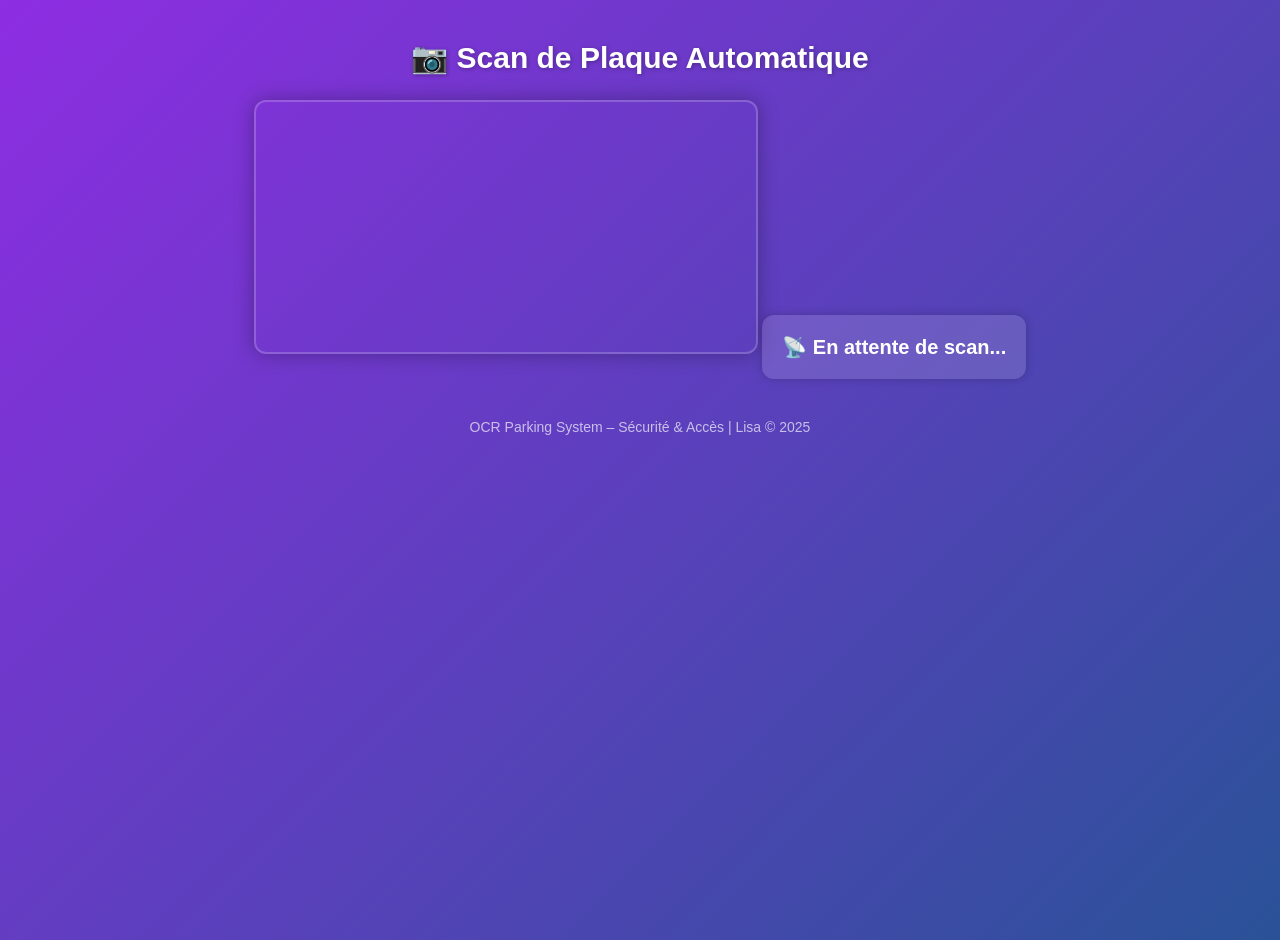
==== index.html @ 6b443904 "juste front" ====
<!DOCTYPE html>
<html lang="fr">
<head>
  <meta charset="UTF-8">
  <title>Scan Plaque - OCR Parking</title>
  <meta name="viewport" content="width=device-width, initial-scale=1.0">
  <style>
    body {
      font-family: 'Segoe UI', sans-serif;
      background: linear-gradient(135deg, #8e2de2, #2a5298); /* Violet → Bleu */
      color: #fff;
      text-align: center;
      padding: 20px;
      min-height: 100vh;
      margin: 0;
    }

    h1 {
      font-size: 30px;
      margin-bottom: 25px;
      color: #ffffff;
      text-shadow: 1px 1px 4px rgba(0,0,0,0.3);
    }

    #video {
      border-radius: 12px;
      box-shadow: 0 0 20px rgba(0,0,0,0.3);
      width: 100%;
      max-width: 500px;
      border: 2px solid #ffffff33;
    }

    #result {
      margin-top: 25px;
      font-size: 20px;
      font-weight: bold;
      background: #ffffff22;
      padding: 20px;
      border-radius: 12px;
      display: inline-block;
      max-width: 500px;
      word-wrap: break-word;
      white-space: pre-wrap;
      transition: all 0.3s ease-in-out;
      color: #fff;
      box-shadow: 0 0 10px rgba(0,0,0,0.2);
    }

    canvas {
      display: none;
    }

    .status-success {
      color: #00ffae;
    }

    .status-error {
      color: #ff4d4d;
    }

    .status-warning {
      color: #ffcc00;
    }

    footer {
      margin-top: 40px;
      font-size: 14px;
      color: #ffffffaa;
    }
  </style>

</head>
<body>
  <h1>📷 Scan de Plaque Automatique</h1>
  <video id="video" autoplay playsinline></video>
  <canvas id="canvas"></canvas>
  <div id="result">📡 En attente de scan...</div>
  <input type="hidden" id="lastPlate" value="">

  <footer>
    OCR Parking System – Sécurité & Accès | Lisa © 2025
  </footer>

<script>
  

  //  Récupération des éléments HTML nécessaires
  const video = document.getElementById('video');       // Élément vidéo pour afficher le flux de la caméra
  const canvas = document.getElementById('canvas');     // Élément canvas pour capturer une image du flux
  const context = canvas.getContext('2d');              // Contexte 2D du canvas pour dessiner l'image
  const resultDiv = document.getElementById('result');  // Div pour afficher le résultat du scan

  //  Variables de contrôle
  let lastDetectedPlate = '';   // Stocke la dernière plaque détectée pour éviter les doublons
  let isScanning = false;       // Empêche les scans multiples simultanés

  //  Accès à la caméra arrière du dispositif
  navigator.mediaDevices.getUserMedia({ video: { facingMode: 'environment' } })
    .then(stream => video.srcObject = stream); // Affiche le flux vidéo dans l'élément <video>

  //  Fonction de capture d'image toutes les 3 secondes
  function capture() {
    // Vérifie que la vidéo est prête et qu'un scan n'est pas déjà en cours
    if (video.readyState !== 4 || isScanning) return;

    // Définit les dimensions du canvas selon la vidéo
    canvas.width = video.videoWidth;
    canvas.height = video.videoHeight;

    // Dessine l'image actuelle de la vidéo sur le canvas
    context.drawImage(video, 0, 0, canvas.width, canvas.height);

    // Convertit le canvas en blob PNG et l'envoie à la fonction OCR
    canvas.toBlob(sendToOCR, 'image/png');
  }

//////////////////////////////////////////////////////////////////
//////////////////////////////////////////////////////////////////
//////////////////////////////////////////////////////////////////

  // Envoie l'image capturée au serveur OCR et traite la réponse
  function sendToOCR(blob) {
    isScanning = true; // Active le verrou de scan 

    // Crée un formulaire avec l'image à envoyer
    const formData = new FormData();
    formData.append('image', blob, 'capture.png');

    // Envoie la requête
    fetch('https://sami-ocr.vercel.app/api/ocr', {
      method: 'POST',
      body: formData
    })
    .then(res => res.json()) // Convertit la réponse en JSON
    .then(data => {
      // Si une plaque est détectée et différente de la précédente
      if (data.text && data.text !== lastDetectedPlate) {
        lastDetectedPlate = data.text; // Met à jour la dernière plaque

        // 🔓 Cas d'accès autorisé
        if (data.statut === 'Autorisé') {
          resultDiv.textContent = `✅ Accès autorisé pour ${data.proprietaire || 'propriétaire inconnu'}`;
          resultDiv.className = 'status-success';

        //  Cas d'accès interdit
        } else if (data.statut === 'Non autorisé') {
          resultDiv.textContent = `❌ Accès interdit – ${data.message || 'Plaque non reconnue'}`;
          resultDiv.className = 'status-error';

        //  Cas de réponse inattendue
        } else {
          resultDiv.textContent = '⚠️ Réponse inattendue du serveur.';
          resultDiv.className = 'status-warning';
        }
      }
    })
    .finally(() => {
      isScanning = false; // Libère le verrou de scan
    });
  }

  // ⏱️ Lance la capture toutes les 3 secondes
  setInterval(capture, 3000);
</script>

</body>
</html>
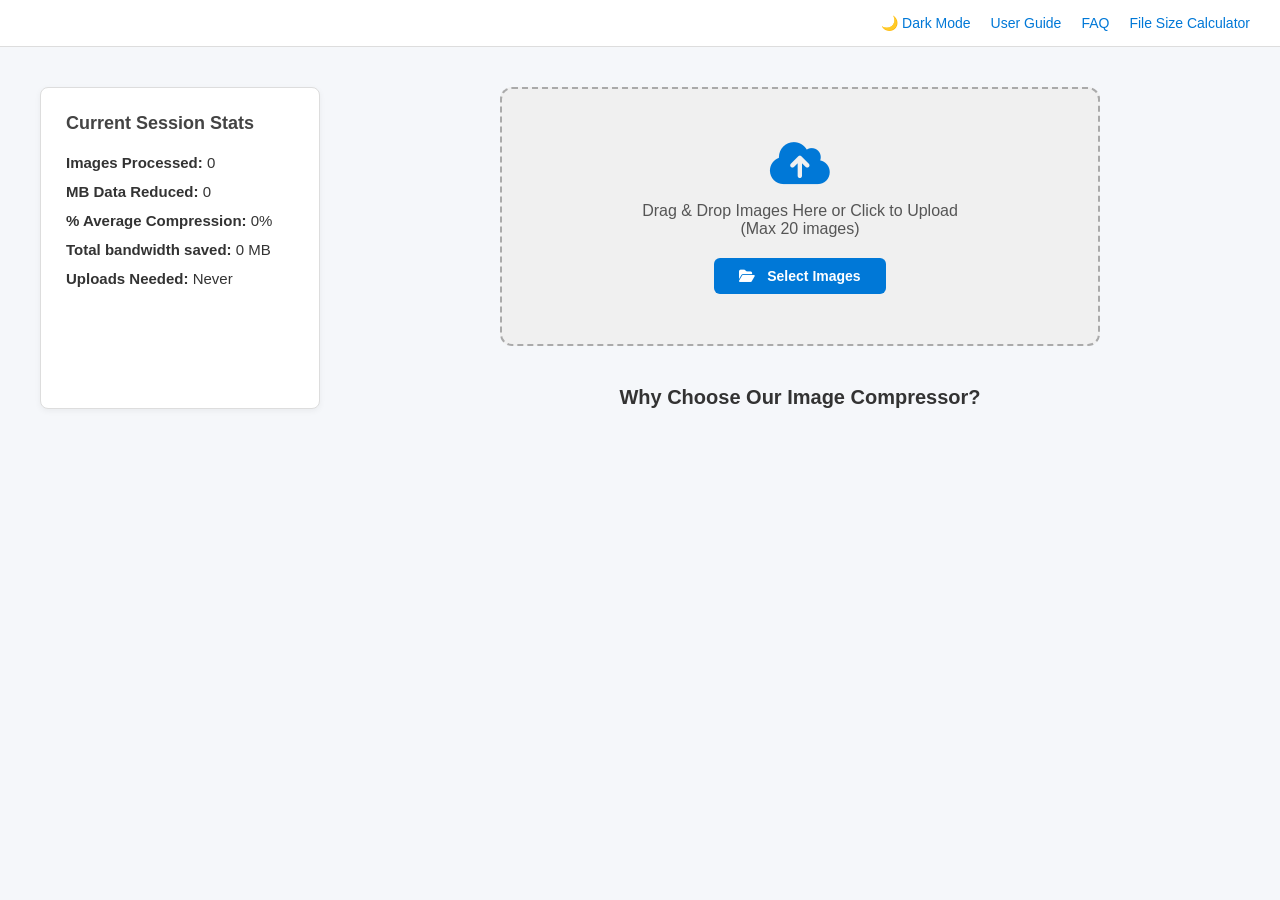
==== commit a69b3a74: "sof" ====
--- a/index.html
+++ b/index.html
@@ -1,167 +1,47 @@
 <!DOCTYPE html>
 <html lang="fr">
 <head>
-  <meta charset="UTF-8">
-  <title>Scan Plaque - OCR Parking</title>
-  <meta name="viewport" content="width=device-width, initial-scale=1.0">
-  <style>
-    body {
-      font-family: 'Segoe UI', sans-serif;
-      background: linear-gradient(135deg, #8e2de2, #2a5298); /* Violet → Bleu */
-      color: #fff;
-      text-align: center;
-      padding: 20px;
-      min-height: 100vh;
-      margin: 0;
-    }
-
-    h1 {
-      font-size: 30px;
-      margin-bottom: 25px;
-      color: #ffffff;
-      text-shadow: 1px 1px 4px rgba(0,0,0,0.3);
-    }
-
-    #video {
-      border-radius: 12px;
-      box-shadow: 0 0 20px rgba(0,0,0,0.3);
-      width: 100%;
-      max-width: 500px;
-      border: 2px solid #ffffff33;
-    }
-
-    #result {
-      margin-top: 25px;
-      font-size: 20px;
-      font-weight: bold;
-      background: #ffffff22;
-      padding: 20px;
-      border-radius: 12px;
-      display: inline-block;
-      max-width: 500px;
-      word-wrap: break-word;
-      white-space: pre-wrap;
-      transition: all 0.3s ease-in-out;
-      color: #fff;
-      box-shadow: 0 0 10px rgba(0,0,0,0.2);
-    }
-
-    canvas {
-      display: none;
-    }
-
-    .status-success {
-      color: #00ffae;
-    }
-
-    .status-error {
-      color: #ff4d4d;
-    }
-
-    .status-warning {
-      color: #ffcc00;
-    }
-
-    footer {
-      margin-top: 40px;
-      font-size: 14px;
-      color: #ffffffaa;
-    }
-  </style>
-
+  <meta charset="UTF-8" />
+  <meta name="viewport" content="width=device-width, initial-scale=1.0" />
+  <title>Image Compressor</title>
+  <link rel="stylesheet" href="styles.css" />
+  <link rel="stylesheet" href="https://cdnjs.cloudflare.com/ajax/libs/font-awesome/6.4.0/css/all.min.css" />
 </head>
 <body>
-  <h1>📷 Scan de Plaque Automatique</h1>
-  <video id="video" autoplay playsinline></video>
-  <canvas id="canvas"></canvas>
-  <div id="result">📡 En attente de scan...</div>
-  <input type="hidden" id="lastPlate" value="">
+  <header>
+    <nav class="top-nav">
+      <button id="darkModeToggle">🌙 Dark Mode</button>
+      <a href="#">User Guide</a>
+      <a href="#">FAQ</a>
+      <a href="#">File Size Calculator</a>
+    </nav>
+  </header>
 
-  <footer>
-    OCR Parking System – Sécurité & Accès | Lisa © 2025
-  </footer>
+  <main>
+    <aside class="stats-panel">
+      <h2>Current Session Stats</h2>
+      <ul>
+        <li><strong>Images Processed:</strong> 0</li>
+        <li><strong>MB Data Reduced:</strong> 0</li>
+        <li><strong>% Average Compression:</strong> 0%</li>
+        <li><strong>Total bandwidth saved:</strong> 0 MB</li>
+        <li><strong>Uploads Needed:</strong> Never</li>
+      </ul>
+    </aside>
 
-<script>
-  
-
-  //  Récupération des éléments HTML nécessaires
-  const video = document.getElementById('video');       // Élément vidéo pour afficher le flux de la caméra
-  const canvas = document.getElementById('canvas');     // Élément canvas pour capturer une image du flux
-  const context = canvas.getContext('2d');              // Contexte 2D du canvas pour dessiner l'image
-  const resultDiv = document.getElementById('result');  // Div pour afficher le résultat du scan
-
-  //  Variables de contrôle
-  let lastDetectedPlate = '';   // Stocke la dernière plaque détectée pour éviter les doublons
-  let isScanning = false;       // Empêche les scans multiples simultanés
-
-  //  Accès à la caméra arrière du dispositif
-  navigator.mediaDevices.getUserMedia({ video: { facingMode: 'environment' } })
-    .then(stream => video.srcObject = stream); // Affiche le flux vidéo dans l'élément <video>
-
-  //  Fonction de capture d'image toutes les 3 secondes
-  function capture() {
-    // Vérifie que la vidéo est prête et qu'un scan n'est pas déjà en cours
-    if (video.readyState !== 4 || isScanning) return;
-
-    // Définit les dimensions du canvas selon la vidéo
-    canvas.width = video.videoWidth;
-    canvas.height = video.videoHeight;
-
-    // Dessine l'image actuelle de la vidéo sur le canvas
-    context.drawImage(video, 0, 0, canvas.width, canvas.height);
-
-    // Convertit le canvas en blob PNG et l'envoie à la fonction OCR
-    canvas.toBlob(sendToOCR, 'image/png');
-  }
-
-//////////////////////////////////////////////////////////////////
-//////////////////////////////////////////////////////////////////
-//////////////////////////////////////////////////////////////////
-
-  // Envoie l'image capturée au serveur OCR et traite la réponse
-  function sendToOCR(blob) {
-    isScanning = true; // Active le verrou de scan 
-
-    // Crée un formulaire avec l'image à envoyer
-    const formData = new FormData();
-    formData.append('image', blob, 'capture.png');
-
-    // Envoie la requête
-    fetch('https://sami-ocr.vercel.app/api/ocr', {
-      method: 'POST',
-      body: formData
-    })
-    .then(res => res.json()) // Convertit la réponse en JSON
-    .then(data => {
-      // Si une plaque est détectée et différente de la précédente
-      if (data.text && data.text !== lastDetectedPlate) {
-        lastDetectedPlate = data.text; // Met à jour la dernière plaque
-
-        // 🔓 Cas d'accès autorisé
-        if (data.statut === 'Autorisé') {
-          resultDiv.textContent = `✅ Accès autorisé pour ${data.proprietaire || 'propriétaire inconnu'}`;
-          resultDiv.className = 'status-success';
-
-        //  Cas d'accès interdit
-        } else if (data.statut === 'Non autorisé') {
-          resultDiv.textContent = `❌ Accès interdit – ${data.message || 'Plaque non reconnue'}`;
-          resultDiv.className = 'status-error';
-
-        //  Cas de réponse inattendue
-        } else {
-          resultDiv.textContent = '⚠️ Réponse inattendue du serveur.';
-          resultDiv.className = 'status-warning';
-        }
-      }
-    })
-    .finally(() => {
-      isScanning = false; // Libère le verrou de scan
-    });
-  }
-
-  // ⏱️ Lance la capture toutes les 3 secondes
-  setInterval(capture, 3000);
-</script>
-
+    <section class="compressor-section">
+      <div class="upload-box" onclick="document.getElementById('fileInput').click()">
+        <div class="upload-icon">
+          <i class="fas fa-cloud-upload-alt fa-3x" style="color: #0078d7;"></i>
+        </div>
+        <p class="upload-text">Drag & Drop Images Here or Click to Upload<br>(Max 20 images)</p>
+        <button class="upload-btn">
+          <i class="fas fa-folder-open"></i> Select Images
+        </button>
+        <input type="file" id="fileInput" multiple accept="image/*" style="display: none" />
+      </div>
+      <h2 class="why-title">Why Choose Our Image Compressor?</h2>
+    </section>
+  </main>
 </body>
 </html>
--- a/styles.css
+++ b/styles.css
@@ -0,0 +1,120 @@
+/* Reset */
+* {
+  margin: 0;
+  padding: 0;
+  box-sizing: border-box;
+}
+
+body {
+  font-family: 'Segoe UI', Tahoma, sans-serif;
+  background-color: #f5f7fa;
+  color: #333;
+}
+
+/* Top Navigation */
+.top-nav {
+  display: flex;
+  justify-content: flex-end;
+  gap: 20px;
+  padding: 15px 30px;
+  background-color: #ffffff;
+  border-bottom: 1px solid #ddd;
+}
+
+.top-nav a,
+#darkModeToggle {
+  text-decoration: none;
+  color: #0078d7;
+  font-weight: 500;
+  background: none;
+  border: none;
+  cursor: pointer;
+  font-size: 14px;
+}
+
+/* Layout */
+main {
+  display: flex;
+  padding: 40px;
+  gap: 40px;
+}
+
+/* Sidebar Stats */
+.stats-panel {
+  width: 280px;
+  background-color: #ffffff;
+  border: 1px solid #ddd;
+  border-radius: 8px;
+  padding: 25px;
+  box-shadow: 0 2px 6px rgba(0,0,0,0.05);
+}
+
+.stats-panel h2 {
+  font-size: 18px;
+  margin-bottom: 20px;
+  color: #444;
+}
+
+.stats-panel ul {
+  list-style: none;
+}
+
+.stats-panel li {
+  margin-bottom: 12px;
+  font-size: 15px;
+}
+
+/* Compressor Section */
+.compressor-section {
+  flex: 1;
+  display: flex;
+  flex-direction: column;
+  align-items: center;
+}
+
+.upload-box {
+  width: 100%;
+  max-width: 600px;
+  background-color: #f0f0f0;
+  border: 2px dashed #aaa;
+  padding: 50px;
+  border-radius: 12px;
+  text-align: center;
+  cursor: pointer;
+  transition: background-color 0.3s ease;
+}
+
+.upload-box:hover {
+  background-color: #e8e8e8;
+}
+
+.upload-icon {
+  margin-bottom: 15px;
+}
+
+.upload-text {
+  font-size: 16px;
+  margin-bottom: 20px;
+  color: #555;
+}
+
+.upload-btn {
+  padding: 10px 25px;
+  background-color: #0078d7;
+  color: white;
+  border: none;
+  border-radius: 6px;
+  font-weight: bold;
+  font-size: 14px;
+  cursor: pointer;
+}
+
+.upload-btn i {
+  margin-right: 8px;
+}
+
+.why-title {
+  margin-top: 40px;
+  font-size: 20px;
+  color: #333;
+}
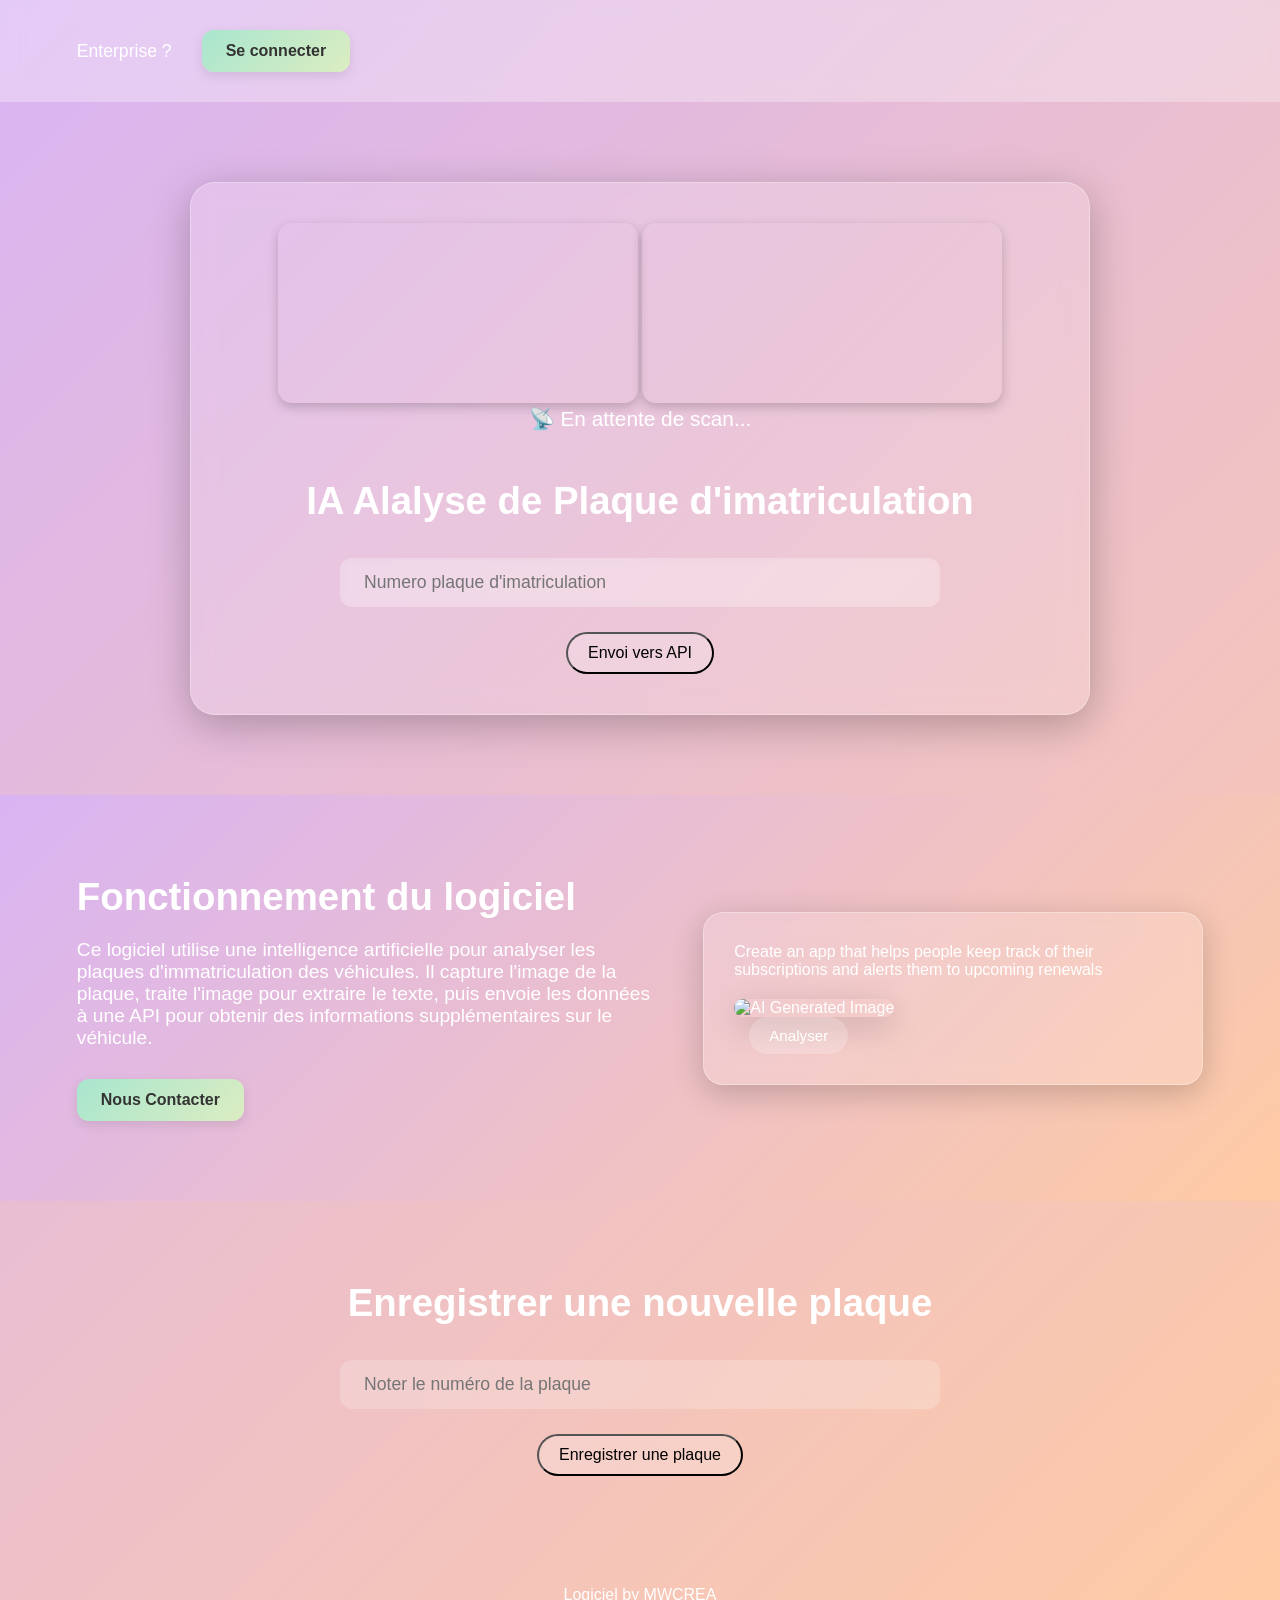
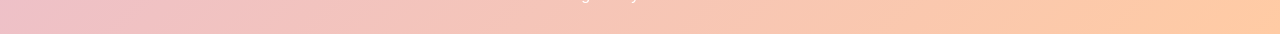
==== commit 07bafce4: "teste" ====
--- a/index.html
+++ b/index.html
@@ -3,45 +3,82 @@
 <head>
   <meta charset="UTF-8" />
   <meta name="viewport" content="width=device-width, initial-scale=1.0" />
-  <title>Image Compressor</title>
+  <title>MWANALYSE</title>
   <link rel="stylesheet" href="styles.css" />
-  <link rel="stylesheet" href="https://cdnjs.cloudflare.com/ajax/libs/font-awesome/6.4.0/css/all.min.css" />
+  <script src="script.js" defer></script>
+
 </head>
 <body>
   <header>
-    <nav class="top-nav">
-      <button id="darkModeToggle">🌙 Dark Mode</button>
-      <a href="#">User Guide</a>
-      <a href="#">FAQ</a>
-      <a href="#">File Size Calculator</a>
+    <!--<div class="logo">📡</div>-->
+    <nav>
+      <a href="#">Enterprise ?</a>
+      <button class="cta">Se connecter</button>
     </nav>
   </header>
 
   <main>
-    <aside class="stats-panel">
-      <h2>Current Session Stats</h2>
-      <ul>
-        <li><strong>Images Processed:</strong> 0</li>
-        <li><strong>MB Data Reduced:</strong> 0</li>
-        <li><strong>% Average Compression:</strong> 0%</li>
-        <li><strong>Total bandwidth saved:</strong> 0 MB</li>
-        <li><strong>Uploads Needed:</strong> Never</li>
-      </ul>
-    </aside>
+    <section class="hero">
+          <div class="glass-card">
+    <video id="video" autoplay playsinline></video>
+    <canvas id="canvas"></canvas>
+<br/>
+  <div id="result">📡 En attente de scan...</div>
+  <br/>
+      <h1>IA Alalyse de Plaque d'imatriculation<br /></h1>
+      <p></p>
+      <div class="search-bar">
+        <input type="text" placeholder="Numero plaque d'imatriculation" />
+      </div>
+      <div class="tags">
+        <button>Envoi vers API</button>
+      </div>
+      </div>
+    </section>
 
-    <section class="compressor-section">
-      <div class="upload-box" onclick="document.getElementById('fileInput').click()">
-        <div class="upload-icon">
-          <i class="fas fa-cloud-upload-alt fa-3x" style="color: #0078d7;"></i>
-        </div>
-        <p class="upload-text">Drag & Drop Images Here or Click to Upload<br>(Max 20 images)</p>
-        <button class="upload-btn">
-          <i class="fas fa-folder-open"></i> Select Images
-        </button>
-        <input type="file" id="fileInput" multiple accept="image/*" style="display: none" />
+
+        <section class="promo-section">
+  <div class="promo-content">
+    <h2>Fonctionnement du logiciel</h2>
+    <p>
+      Ce logiciel utilise une intelligence artificielle pour analyser les plaques d'immatriculation des véhicules. Il capture l'image de la plaque, traite l'image pour extraire le texte, puis envoie les données à une API pour obtenir des informations supplémentaires sur le véhicule.
+    </p>
+    <button class="cta">Nous Contacter</button>
+  </div>
+
+  <div class="promo-ui">
+    <div class="ui-card">
+      <p class="prompt">
+        Create an app that helps people keep track of their subscriptions and alerts them to upcoming renewals
+      </p>
+      <img src="asset/plaque.png" alt="AI Generated Image" />
+      <br/>
+      <div class="ui-buttons">
+        <br/>
+        <button>Analyser</button>
       </div>
-      <h2 class="why-title">Why Choose Our Image Compressor?</h2>
+    </div>
+  </div>
+</section>
+
+    <section class="hero">
+      <h1>Enregistrer une nouvelle plaque<br /></h1>
+        <p></p>
+      <div class="search-bar">
+        <input type="text" placeholder="Noter le numéro de la plaque" />
+      </div>
+      
+      <div class="tags">
+        <button>Enregistrer une plaque</button>
+      </div>
     </section>
+
+
+    <footer>
+      <div class="users">
+        <span>Logiciel by MWCREA</span>
+      </div>
+    </footer>
   </main>
 </body>
 </html>
--- a/styles.css
+++ b/styles.css
@@ -6,115 +6,335 @@
 }
 
 body {
-  font-family: 'Segoe UI', Tahoma, sans-serif;
-  background-color: #f5f7fa;
+  font-family: 'Segoe UI', sans-serif;
+  color: #fff;
+  background: linear-gradient(135deg, #d9b4f3, #ffcba4);
+  min-height: 100vh;
+  display: flex;
+  flex-direction: column;
+}
+
+/* Header */
+header {
+  justify-content: space-between;
+  align-items: center;
+  padding: 30px 6%;
+  background-color: rgba(255, 255, 255, 0.3);
+  backdrop-filter: blur(10px);
+  flex-wrap: wrap;
+}
+
+.logo {
+  font-size: 2rem;
+  font-weight: bold;
+}
+
+nav {
+  display: flex;
+  align-items: center;
+  gap: 30px;
+  flex-wrap: wrap;
+}
+
+nav a {
+  text-decoration: none;
+  color: #fff;
+  font-weight: 500;
+  font-size: 1.1rem;
+}
+
+/* Bouton "Se connecter" amélioré */
+.cta {
+  background: linear-gradient(135deg, #a8e6cf, #dcedc1);
+  border: none;
+  padding: 12px 24px;
+  border-radius: 12px;
   color: #333;
-}
-
-/* Top Navigation */
-.top-nav {
-  display: flex;
-  justify-content: flex-end;
-  gap: 20px;
-  padding: 15px 30px;
-  background-color: #ffffff;
-  border-bottom: 1px solid #ddd;
-}
-
-.top-nav a,
-#darkModeToggle {
-  text-decoration: none;
-  color: #0078d7;
-  font-weight: 500;
-  background: none;
-  border: none;
+  font-weight: 600;
+  font-size: 1rem;
   cursor: pointer;
-  font-size: 14px;
-}
-
-/* Layout */
-main {
-  display: flex;
+  transition: all 0.3s ease;
+  box-shadow: 0 4px 12px rgba(0, 0, 0, 0.1);
+}
+
+.cta:hover {
+  transform: translateY(-2px);
+  background: linear-gradient(135deg, #b2f2d0, #e2f7c1);
+  box-shadow: 0 6px 16px rgba(0, 0, 0, 0.2);
+}
+
+/* Hero Section */
+.hero {
+  text-align: center;
+  padding: 80px 6%;
+}
+
+/* Glass Card */
+.glass-card {
+  background: rgba(255, 255, 255, 0.15);
+  border-radius: 25px;
   padding: 40px;
-  gap: 40px;
-}
-
-/* Sidebar Stats */
-.stats-panel {
-  width: 280px;
-  background-color: #ffffff;
-  border: 1px solid #ddd;
-  border-radius: 8px;
-  padding: 25px;
-  box-shadow: 0 2px 6px rgba(0,0,0,0.05);
-}
-
-.stats-panel h2 {
-  font-size: 18px;
-  margin-bottom: 20px;
-  color: #444;
-}
-
-.stats-panel ul {
-  list-style: none;
-}
-
-.stats-panel li {
-  margin-bottom: 12px;
-  font-size: 15px;
-}
-
-/* Compressor Section */
-.compressor-section {
-  flex: 1;
-  display: flex;
-  flex-direction: column;
-  align-items: center;
-}
-
-.upload-box {
+  max-width: 900px;
+  margin: 0 auto;
+  backdrop-filter: blur(12px);
+  box-shadow: 0 10px 40px rgba(0, 0, 0, 0.25);
+  border: 1px solid rgba(255, 255, 255, 0.3);
+}
+
+/* Media Row: vidéo + canvas côte à côte */
+.media-row {
+  display: flex;
+  justify-content: center;
+  align-items: center;
+  gap: 30px;
+  flex-wrap: wrap;
+  margin-bottom: 30px;
+}
+
+/* Taille réduite mais lisible */
+#video, #canvas {
+  width: 360px;
+  height: auto;
+  border-radius: 14px;
+  box-shadow: 0 4px 12px rgba(0, 0, 0, 0.2);
+}
+
+/* Scan Result */
+#result {
+  font-size: 1.3rem;
+  margin-bottom: 30px;
+}
+
+/* Headings */
+.hero h1 {
+  font-size: 2.4rem;
+  margin-bottom: 25px;
+}
+
+.hero p {
+  font-size: 1.2rem;
+  margin-bottom: 35px;
+  max-width: 700px;
+  margin-left: auto;
+  margin-right: auto;
+}
+
+/* Search Bar */
+.search-bar input {
+  padding: 14px 24px;
   width: 100%;
   max-width: 600px;
-  background-color: #f0f0f0;
-  border: 2px dashed #aaa;
-  padding: 50px;
   border-radius: 12px;
-  text-align: center;
+  border: none;
+  font-size: 1.1rem;
+  background-color: rgba(255, 255, 255, 0.2);
+  color: white;
+  backdrop-filter: blur(5px);
+}
+
+/* Tags */
+.tags {
+  margin-top: 25px;
+  display: flex;
+  justify-content: center;
+  flex-wrap: wrap;
+  gap: 15px;
+}
+
+.tags button {
+  background-color: rgba(255, 255, 255, 0.2);
+  padding: 10px 20px;
+  border-radius: 25px;
+  font-size: 1rem;
   cursor: pointer;
   transition: background-color 0.3s ease;
 }
 
-.upload-box:hover {
-  background-color: #e8e8e8;
-}
-
-.upload-icon {
-  margin-bottom: 15px;
-}
-
-.upload-text {
-  font-size: 16px;
+.tags button:hover {
+  background-color: rgba(255, 255, 255, 0.4);
+}
+
+/* Footer */
+footer {
+  margin-top: auto;
+  padding: 30px 6%;
+  text-align: center;
+}
+
+.users {
+  display: flex;
+  justify-content: center;
+  align-items: center;
+  gap: 15px;
+  flex-wrap: wrap;
+}
+
+.users button {
+  font-size: 1rem;
+}
+
+/* Responsive Design */
+@media (max-width: 768px) {
+  .hero h1 {
+    font-size: 1.8rem;
+  }
+
+  .search-bar input {
+    width: 90%;
+  }
+
+  nav {
+    justify-content: center;
+    margin-top: 10px;
+  }
+
+  header {
+    flex-direction: column;
+    align-items: flex-start;
+  }
+
+  .glass-card {
+    padding: 25px;
+  }
+
+  .media-row {
+    flex-direction: column;
+    align-items: center;
+  }
+
+  #video, #canvas {
+    width: 90%;
+    max-width: 320px;
+  }
+}
+
+@media (max-width: 480px) {
+  .hero {
+    padding: 50px 6%;
+  }
+
+  .tags span {
+    font-size: 0.9rem;
+    padding: 8px 16px;
+  }
+
+  .cta {
+    padding: 10px 20px;
+    font-size: 0.95rem;
+  }
+
+  #result {
+    font-size: 1.1rem;
+  }
+}
+
+.promo-section {
+  display: flex;
+  justify-content: space-between;
+  align-items: center;
+  padding: 80px 6%;
+  background: linear-gradient(135deg, #d9b4f3, #ffcba4);
+  flex-wrap: wrap;
+  gap: 40px;
+}
+
+.promo-content {
+  flex: 1;
+  min-width: 280px;
+  max-width: 600px;
+  color: #fff;
+}
+
+.promo-content h2 {
+  font-size: 2.4rem;
   margin-bottom: 20px;
-  color: #555;
-}
-
-.upload-btn {
-  padding: 10px 25px;
-  background-color: #0078d7;
-  color: white;
+}
+
+.promo-content p {
+  font-size: 1.2rem;
+  margin-bottom: 30px;
+}
+
+img {
+  width: 100%;
+  border-radius: 20px;
+  box-shadow: 0 8px 32px rgba(0, 0, 0, 0.2);
+}
+
+.cta {
+  background: linear-gradient(135deg, #a8e6cf, #dcedc1);
   border: none;
-  border-radius: 6px;
-  font-weight: bold;
-  font-size: 14px;
+  padding: 12px 24px;
+  border-radius: 12px;
+  color: #333;
+  font-weight: 600;
+  font-size: 1rem;
   cursor: pointer;
-}
-
-.upload-btn i {
-  margin-right: 8px;
-}
-
-.why-title {
-  margin-top: 40px;
-  font-size: 20px;
-  color: #333;
-}
+  transition: all 0.3s ease;
+  box-shadow: 0 4px 12px rgba(0, 0, 0, 0.1);
+}
+
+.cta:hover {
+  transform: translateY(-2px);
+  background: linear-gradient(135deg, #b2f2d0, #e2f7c1);
+  box-shadow: 0 6px 16px rgba(0, 0, 0, 0.2);
+}
+
+.promo-ui {
+  flex: 1;
+  min-width: 280px;
+  max-width: 500px;
+}
+
+.ui-card {
+  background: rgba(255, 255, 255, 0.15);
+  backdrop-filter: blur(10px);
+  border-radius: 20px;
+  padding: 30px;
+  color: #fff;
+  box-shadow: 0 8px 32px rgba(0, 0, 0, 0.2);
+  border: 1px solid rgba(255, 255, 255, 0.3);
+}
+
+.prompt {
+  font-size: 1rem;
+  margin-bottom: 20px;
+}
+
+.ui-buttons {
+  display: flex;
+  gap: 15px;
+  flex-wrap: wrap;
+}
+
+.ui-buttons button {
+  background-color: rgba(255, 255, 255, 0.2);
+  border: none;
+  padding: 10px 20px;
+  border-radius: 20px;
+  color: #fff;
+  font-size: 0.95rem;
+  cursor: pointer;
+  transition: background-color 0.3s ease;
+}
+
+.ui-buttons button:hover {
+  background-color: rgba(255, 255, 255, 0.4);
+}
+
+/* Responsive */
+@media (max-width: 768px) {
+  .promo-section {
+    flex-direction: column;
+    align-items: center;
+    text-align: center;
+  }
+
+  .promo-content h2 {
+    font-size: 2rem;
+  }
+
+  .promo-content p {
+    font-size: 1.1rem;
+  }
+}
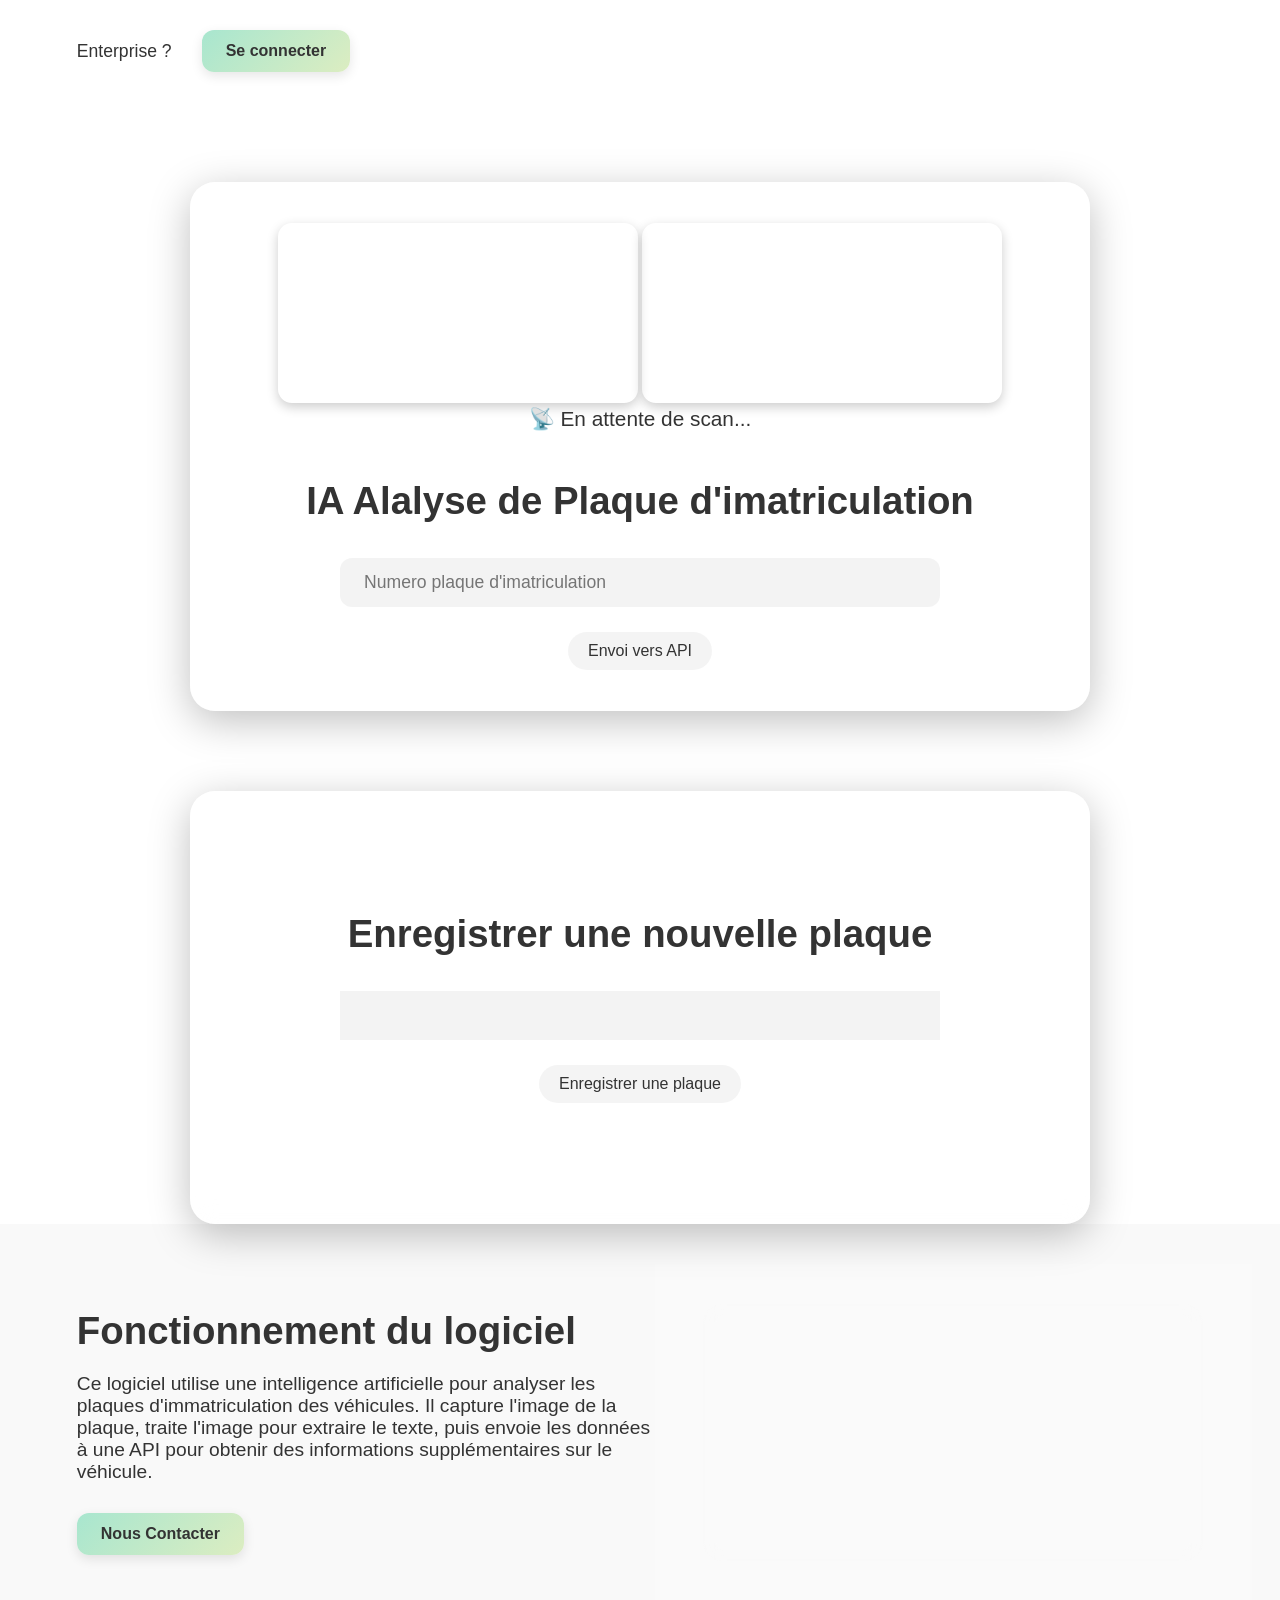
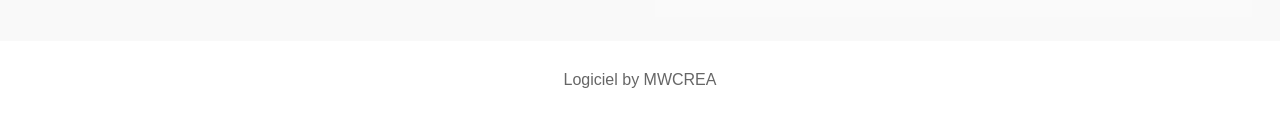
==== commit c13410a9: "couleur" ====
--- a/index.html
+++ b/index.html
@@ -35,6 +35,19 @@
       </div>
       </div>
     </section>
+<div class="glass-card">  
+        <section class="hero">
+      <h1>Enregistrer une nouvelle plaque<br /></h1>
+        <p></p>
+      <div class="search-bar">
+        <input type="text" placeholder="Noter le numéro de la plaque" />
+      </div>
+      
+      <div class="tags">
+        <button>Enregistrer une plaque</button>
+      </div>
+    </section>
+</div>
 
 
         <section class="promo-section">
@@ -61,17 +74,6 @@
   </div>
 </section>
 
-    <section class="hero">
-      <h1>Enregistrer une nouvelle plaque<br /></h1>
-        <p></p>
-      <div class="search-bar">
-        <input type="text" placeholder="Noter le numéro de la plaque" />
-      </div>
-      
-      <div class="tags">
-        <button>Enregistrer une plaque</button>
-      </div>
-    </section>
 
 
     <footer>
--- a/styles.css
+++ b/styles.css
@@ -7,11 +7,20 @@
 
 body {
   font-family: 'Segoe UI', sans-serif;
-  color: #fff;
-  background: linear-gradient(135deg, #d9b4f3, #ffcba4);
+  color: #333;
+  background-color: #ffffff;
   min-height: 100vh;
   display: flex;
   flex-direction: column;
+}
+
+/* Texte en dégradé */
+.gradient-text {
+  background: linear-gradient(to right, #B035F6, #3694FF);
+  -webkit-background-clip: text;
+  -webkit-text-fill-color: transparent;
+  background-clip: text;
+  color: transparent;
 }
 
 /* Header */
@@ -38,7 +47,7 @@
 
 nav a {
   text-decoration: none;
-  color: #fff;
+  color: #333;
   font-weight: 500;
   font-size: 1.1rem;
 }
@@ -91,8 +100,8 @@
   margin-bottom: 30px;
 }
 
-/* Taille réduite mais lisible */
-#video, #canvas {
+#video,
+#canvas {
   width: 360px;
   height: auto;
   border-radius: 14px;
@@ -127,8 +136,8 @@
   border-radius: 12px;
   border: none;
   font-size: 1.1rem;
-  background-color: rgba(255, 255, 255, 0.2);
-  color: white;
+  background-color: rgba(240, 240, 240, 0.8);
+  color: #333;
   backdrop-filter: blur(5px);
 }
 
@@ -142,16 +151,18 @@
 }
 
 .tags button {
-  background-color: rgba(255, 255, 255, 0.2);
+  background-color: rgba(240, 240, 240, 0.7);
   padding: 10px 20px;
   border-radius: 25px;
   font-size: 1rem;
   cursor: pointer;
   transition: background-color 0.3s ease;
+  color: #333;
+  border: none;
 }
 
 .tags button:hover {
-  background-color: rgba(255, 255, 255, 0.4);
+  background-color: rgba(200, 200, 200, 0.4);
 }
 
 /* Footer */
@@ -159,8 +170,10 @@
   margin-top: auto;
   padding: 30px 6%;
   text-align: center;
-}
-
+  color: #666;
+}
+
+/* Users */
 .users {
   display: flex;
   justify-content: center;
@@ -171,6 +184,7 @@
 
 .users button {
   font-size: 1rem;
+  color: #333;
 }
 
 /* Responsive Design */
@@ -202,7 +216,8 @@
     align-items: center;
   }
 
-  #video, #canvas {
+  #video,
+  #canvas {
     width: 90%;
     max-width: 320px;
   }
@@ -228,12 +243,13 @@
   }
 }
 
+/* Promo Section */
 .promo-section {
   display: flex;
   justify-content: space-between;
   align-items: center;
   padding: 80px 6%;
-  background: linear-gradient(135deg, #d9b4f3, #ffcba4);
+  background-color: #f9f9f9;
   flex-wrap: wrap;
   gap: 40px;
 }
@@ -242,7 +258,7 @@
   flex: 1;
   min-width: 280px;
   max-width: 600px;
-  color: #fff;
+  color: #333;
 }
 
 .promo-content h2 {
@@ -261,6 +277,7 @@
   box-shadow: 0 8px 32px rgba(0, 0, 0, 0.2);
 }
 
+/* CTA (dupliqué corrigé) */
 .cta {
   background: linear-gradient(135deg, #a8e6cf, #dcedc1);
   border: none;
@@ -280,6 +297,7 @@
   box-shadow: 0 6px 16px rgba(0, 0, 0, 0.2);
 }
 
+/* UI Card */
 .promo-ui {
   flex: 1;
   min-width: 280px;
@@ -291,7 +309,7 @@
   backdrop-filter: blur(10px);
   border-radius: 20px;
   padding: 30px;
-  color: #fff;
+  color: #333;
   box-shadow: 0 8px 32px rgba(0, 0, 0, 0.2);
   border: 1px solid rgba(255, 255, 255, 0.3);
 }
@@ -308,21 +326,21 @@
 }
 
 .ui-buttons button {
-  background-color: rgba(255, 255, 255, 0.2);
+  background-color: rgba(240, 240, 240, 0.7);
   border: none;
   padding: 10px 20px;
   border-radius: 20px;
-  color: #fff;
+  color: #333;
   font-size: 0.95rem;
   cursor: pointer;
   transition: background-color 0.3s ease;
 }
 
 .ui-buttons button:hover {
-  background-color: rgba(255, 255, 255, 0.4);
-}
-
-/* Responsive */
+  background-color: rgba(200, 200, 200, 0.4);
+}
+
+/* Promo section responsive */
 @media (max-width: 768px) {
   .promo-section {
     flex-direction: column;
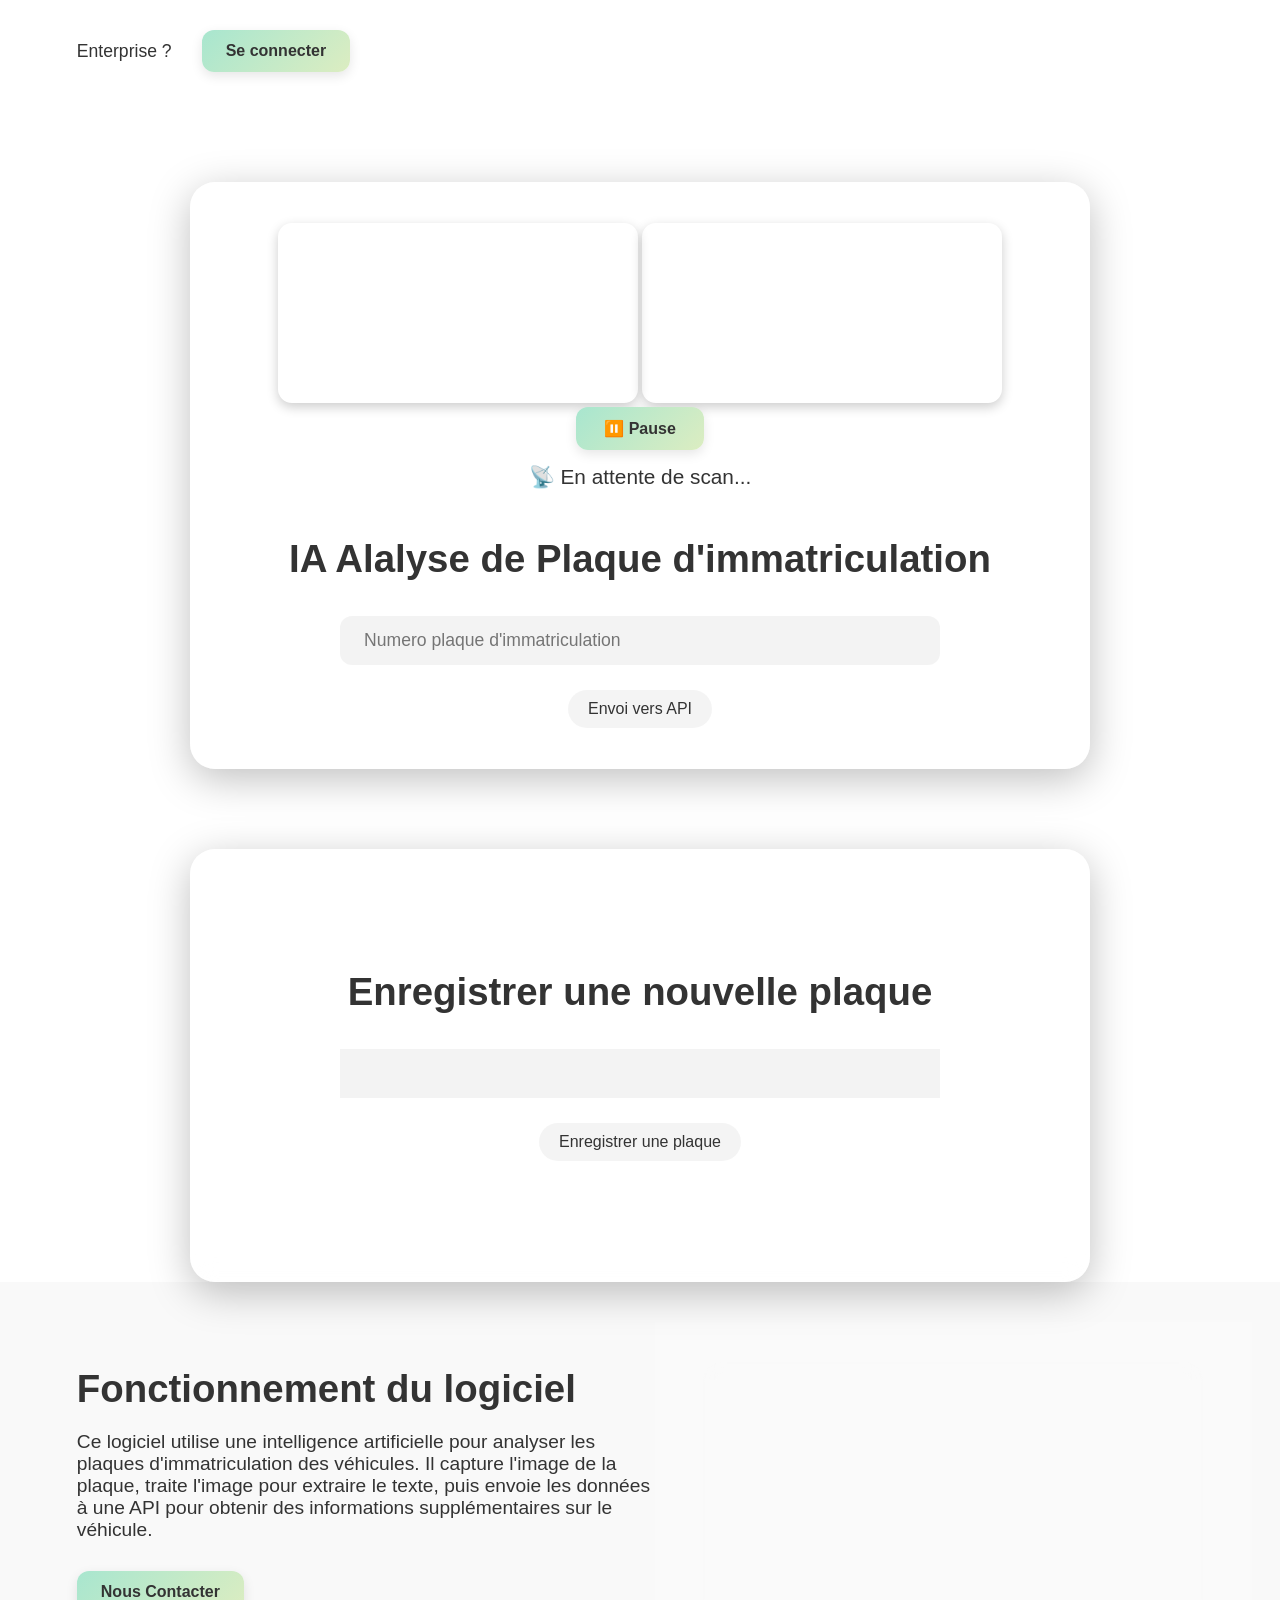
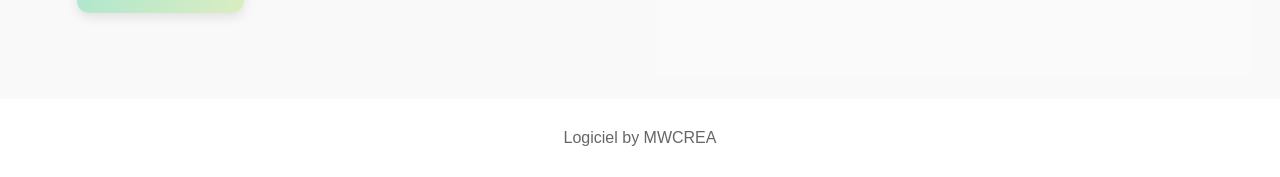
==== commit 10178483: "amélioration bouton pause" ====
--- a/index.html
+++ b/index.html
@@ -1,86 +1,113 @@
 <!DOCTYPE html>
 <html lang="fr">
-<head>
-  <meta charset="UTF-8" />
-  <meta name="viewport" content="width=device-width, initial-scale=1.0" />
-  <title>MWANALYSE</title>
-  <link rel="stylesheet" href="styles.css" />
-  <script src="script.js" defer></script>
+  <head>
+    <meta charset="UTF-8" />
+    <meta name="viewport" content="width=device-width, initial-scale=1.0" />
+    <title>MWANALYSE</title>
+    <link rel="stylesheet" href="styles.css" />
+    <script src="script.js" defer></script>
+  </head>
+  <body>
+    <header>
+      <!--<div class="logo">📡</div>-->
+      <nav>
+        <a href="#">Enterprise ?</a>
+        <button class="cta">Se connecter</button>
+      </nav>
+    </header>
 
-</head>
-<body>
-  <header>
-    <!--<div class="logo">📡</div>-->
-    <nav>
-      <a href="#">Enterprise ?</a>
-      <button class="cta">Se connecter</button>
-    </nav>
-  </header>
+    <main>
+      <section class="hero">
+        <div class="glass-card">
+          <video id="video" autoplay playsinline></video>
+          <canvas id="canvas"></canvas>
+          <br />
+          <button
+            id="pauseBtn"
+            style="
+              padding: 10px 20px;
+              font-size: 16px;
+              cursor: pointer;
+              margin-bottom: 10px;
+              background: linear-gradient(135deg, #a8e6cf, #dcedc1);
+              border: none;
+              padding: 12px 28px;
+              border-radius: 12px;
+              color: #333;
+              font-weight: 600;
+              font-size: 1rem;
+              cursor: pointer;
+              transition: all 0.3s ease;
+              box-shadow: 0 4px 12px rgba(0, 0, 0, 0.1);
+              margin-bottom: 15px;
+              display: inline-flex;
+              align-items: center;
+              gap: 8px;
+            "
+          >
+            ⏸️ Pause
+          </button>
+          <br />
+          <div id="result">📡 En attente de scan...</div>
+          <br />
+          <h1>IA Alalyse de Plaque d'immatriculation<br /></h1>
+          <p></p>
+          <div class="search-bar">
+            <input type="text" placeholder="Numero plaque d'immatriculation" />
+          </div>
+          <div class="tags">
+            <button id="sendManualBtn">Envoi vers API</button>
+          </div>
+        </div>
+      </section>
 
-  <main>
-    <section class="hero">
-          <div class="glass-card">
-    <video id="video" autoplay playsinline></video>
-    <canvas id="canvas"></canvas>
-<br/>
-  <div id="result">📡 En attente de scan...</div>
-  <br/>
-      <h1>IA Alalyse de Plaque d'imatriculation<br /></h1>
-      <p></p>
-      <div class="search-bar">
-        <input type="text" placeholder="Numero plaque d'imatriculation" />
+      <div class="glass-card">
+        <section class="hero">
+          <h1>Enregistrer une nouvelle plaque<br /></h1>
+          <p></p>
+          <div class="search-bar">
+            <input type="text" placeholder="Noter le numéro de la plaque" />
+          </div>
+          <div class="tags">
+            <button>Enregistrer une plaque</button>
+          </div>
+        </section>
       </div>
-      <div class="tags">
-        <button>Envoi vers API</button>
-      </div>
-      </div>
-    </section>
-<div class="glass-card">  
-        <section class="hero">
-      <h1>Enregistrer une nouvelle plaque<br /></h1>
-        <p></p>
-      <div class="search-bar">
-        <input type="text" placeholder="Noter le numéro de la plaque" />
-      </div>
-      
-      <div class="tags">
-        <button>Enregistrer une plaque</button>
-      </div>
-    </section>
-</div>
 
+      <section class="promo-section">
+        <div class="promo-content">
+          <h2>Fonctionnement du logiciel</h2>
+          <p>
+            Ce logiciel utilise une intelligence artificielle pour analyser les
+            plaques d'immatriculation des véhicules. Il capture l'image de la
+            plaque, traite l'image pour extraire le texte, puis envoie les
+            données à une API pour obtenir des informations supplémentaires sur
+            le véhicule.
+          </p>
+          <button class="cta">Nous Contacter</button>
+        </div>
 
-        <section class="promo-section">
-  <div class="promo-content">
-    <h2>Fonctionnement du logiciel</h2>
-    <p>
-      Ce logiciel utilise une intelligence artificielle pour analyser les plaques d'immatriculation des véhicules. Il capture l'image de la plaque, traite l'image pour extraire le texte, puis envoie les données à une API pour obtenir des informations supplémentaires sur le véhicule.
-    </p>
-    <button class="cta">Nous Contacter</button>
-  </div>
+        <div class="promo-ui">
+          <div class="ui-card">
+            <p class="prompt">
+              Create an app that helps people keep track of their subscriptions
+              and alerts them to upcoming renewals
+            </p>
+            <img src="asset/plaque.png" alt="AI Generated Image" />
+            <br />
+            <div class="ui-buttons">
+              <br />
+              <button>Analyser</button>
+            </div>
+          </div>
+        </div>
+      </section>
 
-  <div class="promo-ui">
-    <div class="ui-card">
-      <p class="prompt">
-        Create an app that helps people keep track of their subscriptions and alerts them to upcoming renewals
-      </p>
-      <img src="asset/plaque.png" alt="AI Generated Image" />
-      <br/>
-      <div class="ui-buttons">
-        <br/>
-        <button>Analyser</button>
-      </div>
-    </div>
-  </div>
-</section>
-
-
-
-    <footer>
-      <div class="users">
-        <span>Logiciel by MWCREA</span>
-      </div>
-    </footer>
-  </main>
-</body>
+      <footer>
+        <div class="users">
+          <span>Logiciel by MWCREA</span>
+        </div>
+      </footer>
+    </main>
+  </body>
 </html>
--- a/styles.css
+++ b/styles.css
@@ -356,3 +356,4 @@
     font-size: 1.1rem;
   }
 }
+
